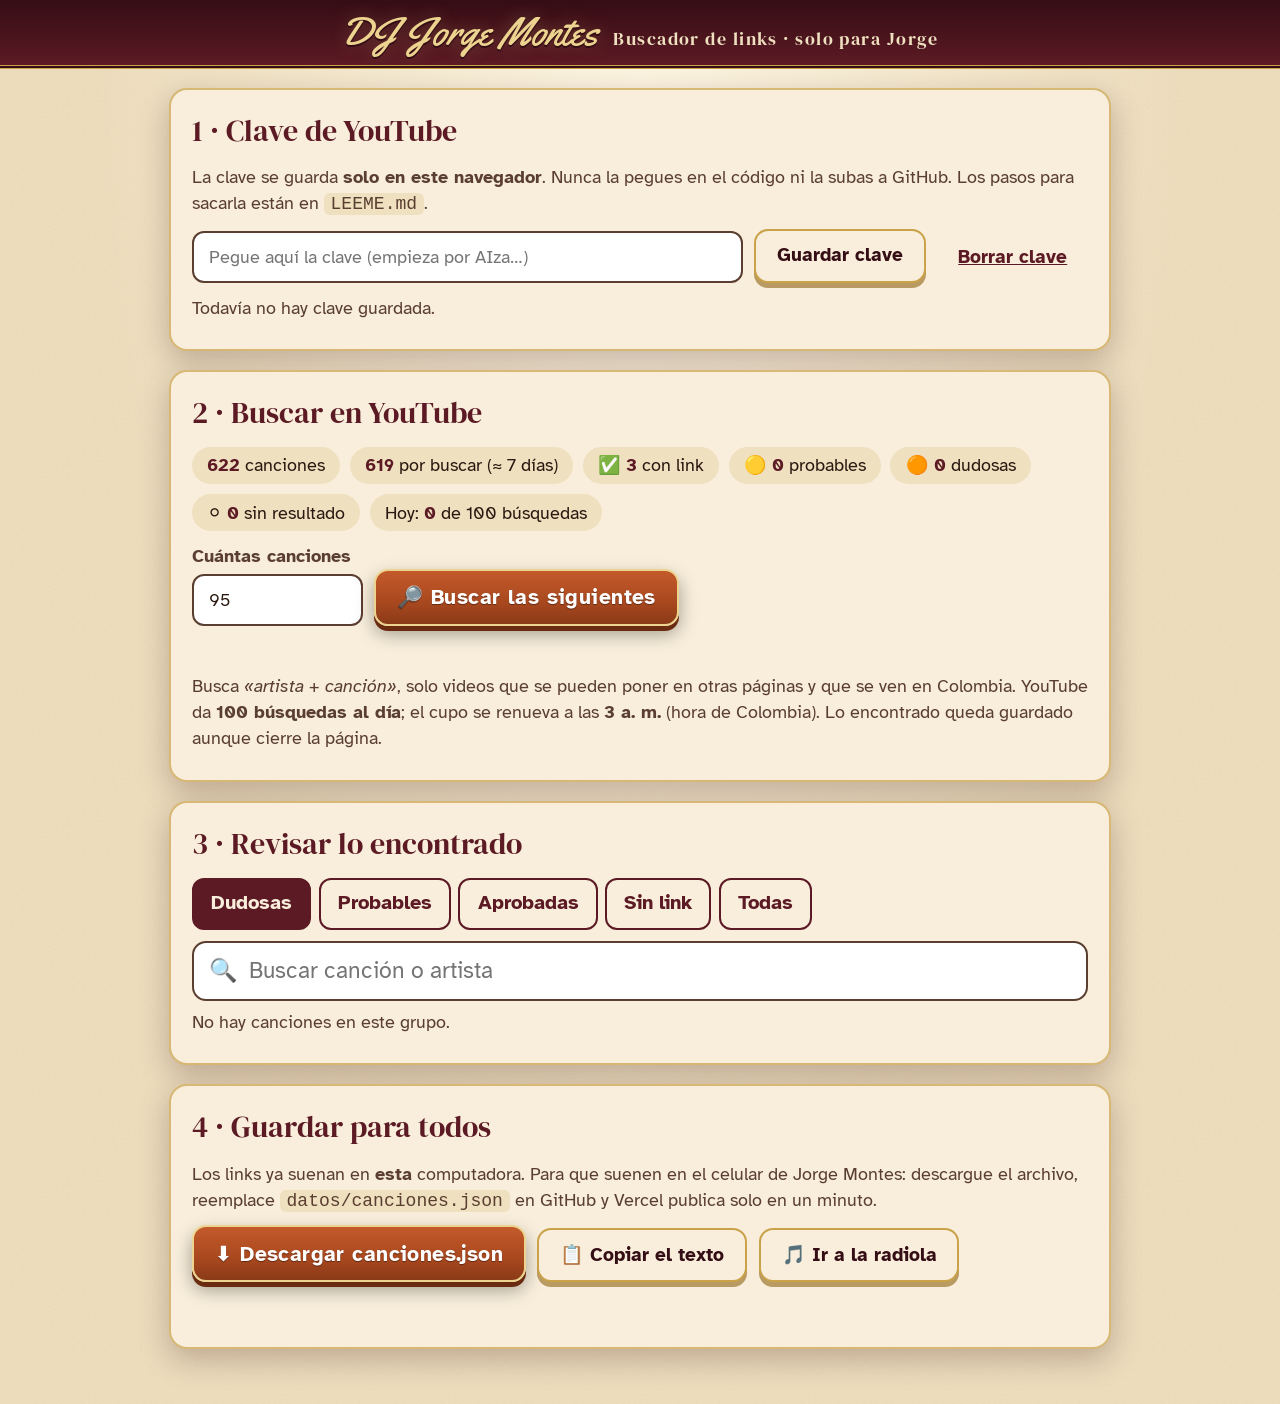
==== editor/links.html @ 21357f06 "Comit 1" ====
<!DOCTYPE html>
<html lang="es">
<head>
  <meta charset="utf-8">
  <meta name="viewport" content="width=device-width, initial-scale=1">
  <meta name="robots" content="noindex, nofollow">
  <title>Buscador de links · DJ Jorge Montes</title>
  <link rel="icon" href="../img/vinilo.svg" type="image/svg+xml">
  <link rel="preconnect" href="https://fonts.googleapis.com">
  <link rel="preconnect" href="https://fonts.gstatic.com" crossorigin>
  <link href="https://fonts.googleapis.com/css2?family=Atkinson+Hyperlegible:wght@400;700&family=DM+Serif+Display&family=Yellowtail&display=swap" rel="stylesheet">
  <link rel="stylesheet" href="../css/estilos.css">
  <link rel="stylesheet" href="links.css">
</head>
<body class="taller">
  <header class="cabecera">
    <div class="cabecera__marca">
      <span class="logo">DJ Jorge Montes</span>
      <span class="cabecera__sub">Buscador de links · solo para Jorge</span>
    </div>
  </header>

  <main class="taller__main">
    <!-- 1. Clave -->
    <section class="tarjeta" aria-labelledby="t-clave">
      <h2 id="t-clave" class="titulo-seccion">1 · Clave de YouTube</h2>
      <p class="ayuda">La clave se guarda <strong>solo en este navegador</strong>. Nunca la pegues en el código ni la subas a GitHub.
        Los pasos para sacarla están en <code>LEEME.md</code>.</p>
      <form id="form-clave" class="fila">
        <label class="campo">
          <span class="sr">Clave de la API de YouTube</span>
          <input id="clave" type="password" autocomplete="off" spellcheck="false" placeholder="Pegue aquí la clave (empieza por AIza…)">
        </label>
        <button class="boton boton--crema" type="submit">Guardar clave</button>
        <button class="boton boton--enlace-oscuro" type="button" id="btn-olvidar">Borrar clave</button>
      </form>
      <p id="estado-clave" class="ayuda"></p>
    </section>

    <!-- 2. Buscar -->
    <section class="tarjeta" aria-labelledby="t-buscar">
      <h2 id="t-buscar" class="titulo-seccion">2 · Buscar en YouTube</h2>
      <div class="resumen" id="resumen" aria-live="polite"></div>
      <div class="fila">
        <label class="campo campo--corto">Cuántas canciones
          <input id="cuantas" type="number" min="1" max="100" value="95">
        </label>
        <button id="btn-buscar" class="boton boton--sorpresa">🔎 Buscar las siguientes</button>
        <button id="btn-parar" class="boton boton--crema" hidden>⏸ Parar</button>
      </div>
      <progress id="progreso" max="100" value="0" hidden></progress>
      <p id="mensaje" class="mensaje" role="status" aria-live="polite"></p>
      <p class="ayuda">Busca <em>«artista + canción»</em>, solo videos que se pueden poner en otras páginas y que se ven en Colombia.
        YouTube da <strong>100 búsquedas al día</strong>; el cupo se renueva a las <strong>3 a. m.</strong> (hora de Colombia).
        Lo encontrado queda guardado aunque cierre la página.</p>
    </section>

    <!-- 3. Revisar -->
    <section class="tarjeta" aria-labelledby="t-revisar">
      <h2 id="t-revisar" class="titulo-seccion">3 · Revisar lo encontrado</h2>
      <div class="filtros" role="group" aria-label="Mostrar">
        <button class="decada" data-ver="dudosa" aria-pressed="true">Dudosas</button>
        <button class="decada" data-ver="probable" aria-pressed="false">Probables</button>
        <button class="decada" data-ver="ok" aria-pressed="false">Aprobadas</button>
        <button class="decada" data-ver="ninguna" aria-pressed="false">Sin link</button>
        <button class="decada" data-ver="todas" aria-pressed="false">Todas</button>
      </div>
      <label class="buscador buscador--taller">
        <span aria-hidden="true">🔍</span>
        <input id="filtro-texto" type="search" placeholder="Buscar canción o artista">
      </label>
      <p id="conteo-revision" class="conteo"></p>
      <ol id="revision" class="revision"></ol>
    </section>

    <!-- 4. Guardar -->
    <section class="tarjeta" aria-labelledby="t-guardar">
      <h2 id="t-guardar" class="titulo-seccion">4 · Guardar para todos</h2>
      <p class="ayuda">Los links ya suenan en <strong>esta</strong> computadora. Para que suenen en el celular de Jorge Montes:
        descargue el archivo, reemplace <code>datos/canciones.json</code> en GitHub y Vercel publica solo en un minuto.</p>
      <div class="fila">
        <button id="btn-descargar" class="boton boton--sorpresa">⬇ Descargar canciones.json</button>
        <button id="btn-copiar" class="boton boton--crema">📋 Copiar el texto</button>
        <a class="boton boton--crema" href="../">🎵 Ir a la radiola</a>
      </div>
      <p id="mensaje-guardar" class="mensaje" role="status" aria-live="polite"></p>
    </section>
  </main>

  <!-- Vista previa del video -->
  <dialog id="previa" class="previa" aria-labelledby="previa-titulo">
    <h2 id="previa-titulo" class="titulo-seccion">Escuchar</h2>
    <div class="previa__video"><iframe id="previa-iframe" title="Vista previa del video" allow="autoplay; encrypted-media" allowfullscreen></iframe></div>
    <form method="dialog"><button class="boton boton--crema">Cerrar</button></form>
  </dialog>

  <script type="module" src="links.js"></script>
</body>
</html>
---- css/estilos.css ----
/* ═══════════════════════════════════════════════════════════
   DJ Jorge Montes · Estilo "radiola de los 70"
   Colores cálidos, letra grande, botones grandes, contraste alto.
   ═══════════════════════════════════════════════════════════ */

:root {
  --vino: #5c1a24;
  --vino-oscuro: #350d14;
  --vino-medio: #7a2531;
  --dorado: #c9a24a;
  --dorado-claro: #ecd38f;
  --crema: #f8eedb;
  --papel: #efe0c0;
  --naranja: #a8481f;      /* naranja quemado (texto blanco encima: 5,6:1) */
  --tinta: #2b1810;        /* texto principal sobre crema (15:1) */
  --tinta-suave: #5a3e30;  /* texto secundario sobre crema (8:1) */

  --letra: 'Atkinson Hyperlegible', system-ui, sans-serif; /* hecha para baja visión */
  --letra-titulo: 'DM Serif Display', Georgia, serif;
  --letra-logo: 'Yellowtail', 'Brush Script MT', cursive;

  --radio: 18px;
  --sombra: 0 10px 30px rgb(53 13 20 / .25);
  --dur: .35s;
  --barra-pulgar: 96px;
}

*, *::before, *::after { box-sizing: border-box; }
[hidden] { display: none !important; }

html { font-size: 112.5%; } /* 18 px de base: más grande que lo normal (16) */
@media (min-width: 768px) { html { font-size: 118.75%; } } /* 19 px */

body {
  margin: 0;
  font-family: var(--letra);
  color: var(--tinta);
  line-height: 1.45;
  background-color: var(--papel);
  /* Textura de papel: ruido muy suave dibujado con SVG, sin imágenes externas */
  background-image:
    radial-gradient(ellipse at top, rgb(255 248 230 / .9), transparent 60%),
    url("data:image/svg+xml,%3Csvg xmlns='http://www.w3.org/2000/svg' width='180' height='180'%3E%3Cfilter id='n'%3E%3CfeTurbulence type='fractalNoise' baseFrequency='.85' numOctaves='3' stitchTiles='stitch'/%3E%3CfeColorMatrix values='0 0 0 0 .35 0 0 0 0 .22 0 0 0 0 .1 0 0 0 .09 0'/%3E%3C/filter%3E%3Crect width='100%25' height='100%25' filter='url(%23n)'/%3E%3C/svg%3E");
  padding-bottom: calc(var(--barra-pulgar) + env(safe-area-inset-bottom));
}

button { font: inherit; color: inherit; cursor: pointer; }
.sr { position: absolute; width: 1px; height: 1px; overflow: hidden; clip: rect(0 0 0 0); white-space: nowrap; }

:focus-visible { outline: 4px solid var(--naranja); outline-offset: 3px; border-radius: 10px; }

/* ─────────── Cabecera ─────────── */
.cabecera {
  background: linear-gradient(180deg, var(--vino-oscuro), var(--vino));
  border-bottom: 4px double var(--dorado);
  color: var(--crema);
  padding: .5rem 1rem .6rem;
  text-align: center;
}
.cabecera__marca { display: flex; align-items: baseline; justify-content: center; gap: .8rem; flex-wrap: wrap; }
.logo {
  font-family: var(--letra-logo);
  font-size: 2.1rem;
  line-height: 1.1;
  color: var(--dorado-claro);
  text-shadow: 0 2px 0 var(--vino-oscuro), 0 0 18px rgb(236 211 143 / .25);
  margin: 0;
  font-weight: 400;
}
.cabecera__sub { font-family: var(--letra-titulo); letter-spacing: .08em; font-size: .95rem; color: var(--papel); }
.aviso-vista-previa {
  margin: .5rem auto 0; max-width: 46rem; font-size: .9rem;
  background: var(--dorado-claro); color: var(--tinta); border-radius: 10px; padding: .4rem .8rem;
}

/* ─────────── Distribución (celular primero) ─────────── */
.radiola {
  display: grid;
  gap: 1rem;
  padding: 1rem;
  max-width: 1500px;
  margin: 0 auto;
  grid-template-columns: minmax(0, 1fr);
  grid-template-areas: "tocadiscos" "cancionero" "cola";
}
.tocadiscos { grid-area: tocadiscos; }
.cancionero { grid-area: cancionero; }
.cola { grid-area: cola; }

/* Tablet: reproductor a la izquierda (fijo), lista a la derecha */
@media (min-width: 768px) {
  body { padding-bottom: 1rem; }
  .barra-pulgar { display: none !important; }
  .radiola {
    grid-template-columns: minmax(0, 1fr) minmax(0, 1fr);
    grid-template-areas: "tocadiscos cancionero" "cola cancionero";
    align-items: start;
  }
  .tocadiscos { position: sticky; top: 1rem; }
}

/* Computador: lista | reproductor | cola */
@media (min-width: 1200px) {
  .radiola {
    grid-template-columns: minmax(300px, 1fr) minmax(0, 1.5fr) minmax(240px, .8fr);
    grid-template-areas: "cancionero tocadiscos cola";
  }
  .cola { position: sticky; top: 1rem; }
}

/* ─────────── Tocadiscos (el mueble) ─────────── */
.tocadiscos {
  background:
    linear-gradient(160deg, rgb(255 255 255 / .06), transparent 40%),
    linear-gradient(180deg, var(--vino-medio), var(--vino) 30%, var(--vino-oscuro));
  color: var(--crema);
  border-radius: var(--radio);
  border: 3px solid var(--dorado);
  box-shadow: var(--sombra), inset 0 0 0 6px var(--vino-oscuro), inset 0 0 0 8px rgb(201 162 74 / .45);
  padding: 1.1rem 1rem 1.2rem;
  display: grid;
  gap: .9rem;
}

.escenario {
  display: flex;
  align-items: center;
  justify-content: center;
  gap: 1rem;
  border-radius: 14px;
  background: radial-gradient(ellipse at center, #2a0a10, #1b0609);
  box-shadow: inset 0 4px 18px rgb(0 0 0 / .6);
  padding: .75rem;
  min-height: 220px;
}
.escenario__disco { position: relative; flex: 0 1 300px; max-width: 300px; }
.escenario__video { position: relative; flex: 1 1 auto; }

/* Vista "video": el video ocupa todo el escenario */
.escenario[data-vista="video"] .escenario__disco { display: none; }
.escenario[data-vista="video"] .escenario__video { width: 100%; aspect-ratio: 16 / 9; }

/* Vista "solo música": el disco es el protagonista y el video queda
   pequeño, pero NUNCA menos de 200×200 (regla de YouTube). */
.escenario[data-vista="musica"] .escenario__video { flex: 0 0 200px; width: 200px; height: 200px; }
.escenario[data-vista="musica"] .escenario__disco { flex: 1 1 120px; min-width: 110px; }

#yt, .escenario__video iframe { width: 100%; height: 100%; border: 0; border-radius: 10px; display: block; background: #000; }
.video-falso {
  width: 100%; height: 100%; display: grid; place-content: center; text-align: center;
  background: repeating-linear-gradient(45deg, #241015 0 12px, #2c1319 12px 24px); border-radius: 10px;
  color: var(--papel); font-size: 2rem;
}
.video-falso small { font-size: .8rem; }
.pista-iphone {
  position: absolute; left: 50%; bottom: .6rem; transform: translateX(-50%);
  margin: 0; background: var(--dorado-claro); color: var(--tinta); padding: .35rem .8rem; border-radius: 99px;
  font-size: .9rem; white-space: nowrap; pointer-events: none;
}

/* ─────────── El disco de vinilo ─────────── */
.disco {
  position: relative;
  aspect-ratio: 1;
  width: 100%;
  border-radius: 50%;
  background:
    radial-gradient(circle, transparent 33%, rgb(255 255 255 / .05) 33.5%, transparent 34.5%),
    repeating-radial-gradient(circle, #121212 0 1.5px, #1d1d1d 1.5px 3px);
  box-shadow: 0 8px 22px rgb(0 0 0 / .55), inset 0 0 0 3px #0b0b0b;
  animation: girar 3.6s linear infinite;
  animation-play-state: paused;
}
/* Brillo: no gira (como la luz real sobre un disco) */
.escenario__disco::after, .mini-disco::after, .disco--bienvenida::after {
  content: ""; position: absolute; inset: 0; border-radius: 50%; pointer-events: none;
  background: conic-gradient(from 20deg, transparent 0 8%, rgb(255 255 255 / .16) 12%, transparent 18% 50%, rgb(255 255 255 / .12) 62%, transparent 68%);
}
.disco__etiqueta {
  position: absolute; inset: 32%;
  border-radius: 50%;
  background: radial-gradient(circle, var(--dorado-claro) 0 5%, var(--vino-oscuro) 5.5% 8%, var(--vino-medio) 8.5% 70%, var(--dorado) 71% 74%, var(--vino) 75%);
  display: grid; place-items: center;
}
.disco__etiqueta span {
  font-family: var(--letra-titulo); color: var(--dorado-claro);
  font-size: clamp(.8rem, 4.5vw, 1.6rem); transform: translateY(-62%);
}
.disco--girando { animation-play-state: running; }
@keyframes girar { to { transform: rotate(360deg); } }

/* Brazo del tocadiscos: se apoya sobre el disco cuando suena */
.brazo {
  position: absolute; top: -4%; right: -2%; width: 14%; height: 62%;
  transform-origin: 50% 8%; transform: rotate(-28deg);
  transition: transform 1.2s cubic-bezier(.3, .7, .3, 1);
}
.brazo::before { /* base */
  content: ""; position: absolute; top: 0; left: 50%; width: 100%; aspect-ratio: 1; transform: translateX(-50%);
  border-radius: 50%; background: radial-gradient(circle, var(--dorado-claro), var(--dorado) 60%, #8a6a24);
}
.brazo::after { /* varilla y cápsula */
  content: ""; position: absolute; top: 12%; left: calc(50% - 3px); width: 6px; height: 88%;
  background: linear-gradient(90deg, #8a6a24, var(--dorado-claro), #8a6a24); border-radius: 3px;
  box-shadow: 0 6px 0 4px var(--dorado);
}
body.sonando .brazo { transform: rotate(4deg); }

/* Mini disco junto al título (en vista video) */
.mini-disco { position: relative; width: 58px; flex: 0 0 58px; }
.escenario[data-vista="musica"] ~ .ahora .mini-disco { display: none; }

/* ─────────── Ahora suena ─────────── */
.ahora { display: flex; align-items: center; gap: .9rem; min-height: 4.5rem; }
.ahora__rotulo { margin: 0; font-size: .85rem; letter-spacing: .12em; text-transform: uppercase; color: var(--dorado-claro); }
.ahora__titulo { margin: .1rem 0 0; font-family: var(--letra-titulo); font-weight: 400; font-size: 1.7rem; line-height: 1.15; color: #fff; }
.ahora__artista { margin: .15rem 0 0; font-size: 1.1rem; color: var(--papel); }

/* ─────────── Barras (progreso y volumen) ─────────── */
.progreso { display: flex; align-items: center; gap: .6rem; }
.progreso__tiempo { font-variant-numeric: tabular-nums; min-width: 3.2em; text-align: center; font-size: .95rem; color: var(--papel); }

input[type="range"] {
  --avance: 0%;
  -webkit-appearance: none; appearance: none;
  flex: 1; height: 48px; background: transparent; margin: 0; cursor: pointer;
}
input[type="range"]::-webkit-slider-runnable-track {
  height: 12px; border-radius: 99px;
  background: linear-gradient(90deg, var(--dorado) var(--avance), rgb(248 238 219 / .25) var(--avance));
}
input[type="range"]::-moz-range-track { height: 12px; border-radius: 99px; background: rgb(248 238 219 / .25); }
input[type="range"]::-moz-range-progress { height: 12px; border-radius: 99px; background: var(--dorado); }
input[type="range"]::-webkit-slider-thumb {
  -webkit-appearance: none; width: 32px; height: 32px; margin-top: -10px; border-radius: 50%;
  background: radial-gradient(circle at 35% 35%, #fff6dc, var(--dorado-claro) 40%, var(--dorado));
  border: 3px solid var(--vino-oscuro); box-shadow: 0 2px 6px rgb(0 0 0 / .4);
}
input[type="range"]::-moz-range-thumb {
  width: 28px; height: 28px; border-radius: 50%;
  background: radial-gradient(circle at 35% 35%, #fff6dc, var(--dorado-claro) 40%, var(--dorado));
  border: 3px solid var(--vino-oscuro);
}

.volumen { display: flex; align-items: center; gap: .6rem; }
.volumen__barra { flex: 1; display: flex; align-items: center; gap: .4rem; }
.volumen__icono { font-size: 1.3rem; }

/* ─────────── Botones ─────────── */
.boton {
  border: 0; border-radius: 14px; min-height: 48px; min-width: 48px; padding: .6rem 1.1rem;
  font-weight: 700; transition: transform var(--dur), box-shadow var(--dur), background-color var(--dur);
}
.boton:active { transform: scale(.96); }

.boton--redondo {
  width: 64px; height: 64px; border-radius: 50%; padding: 0; font-size: 1.6rem;
  background: radial-gradient(circle at 35% 30%, #fff7e2, var(--crema) 45%, var(--papel));
  color: var(--vino-oscuro);
  box-shadow: 0 4px 0 #b99a62, 0 6px 14px rgb(0 0 0 / .35);
  display: inline-grid; place-items: center;
}
.boton--redondo:active { box-shadow: 0 1px 0 #b99a62, 0 2px 6px rgb(0 0 0 / .35); transform: translateY(3px); }
.boton--play { width: 84px; height: 84px; font-size: 2.1rem;
  background: radial-gradient(circle at 35% 30%, #fff2c8, var(--dorado-claro) 45%, var(--dorado)); }
.boton--chico { width: 52px; height: 52px; font-size: 1.6rem; }

.controles { display: flex; justify-content: center; align-items: center; gap: 1.4rem; }

.boton--sorpresa {
  background: linear-gradient(180deg, #c45a2a, var(--naranja) 60%, #8a3a17);
  color: #fff; font-size: 1.35rem; letter-spacing: .02em;
  border: 2px solid var(--dorado-claro);
  box-shadow: 0 5px 0 #6b2b10, 0 8px 18px rgb(0 0 0 / .35);
  text-shadow: 0 1px 1px rgb(0 0 0 / .4);
}
.boton--sorpresa:active { box-shadow: 0 1px 0 #6b2b10; transform: translateY(4px); }
.boton--grande { width: 100%; min-height: 64px; font-size: 1.5rem; }
.boton--enorme { width: 100%; min-height: 72px; font-size: 1.6rem; }
.boton--crema { background: var(--crema); color: var(--vino-oscuro); border: 2px solid var(--dorado); box-shadow: 0 5px 0 #b99a62; }
.boton--enlace { background: none; color: var(--dorado-claro); text-decoration: underline; justify-self: center; }

body.modo-sorpresa #btn-sorpresa { animation: latido 2.4s ease-in-out infinite; }
@keyframes latido { 50% { box-shadow: 0 5px 0 #6b2b10, 0 0 0 6px rgb(236 211 143 / .35), 0 8px 18px rgb(0 0 0 / .35); } }

/* Interruptor Ver video / Solo música */
.interruptor { display: grid; grid-template-columns: 1fr 1fr; background: var(--vino-oscuro); border-radius: 99px; padding: 4px; border: 2px solid rgb(201 162 74 / .6); }
.interruptor__op { border: 0; background: transparent; color: var(--papel); border-radius: 99px; min-height: 52px; font-size: 1.05rem; font-weight: 700; transition: background-color var(--dur), color var(--dur); }
.interruptor__op[aria-pressed="true"] { background: var(--crema); color: var(--vino-oscuro); }

/* ─────────── Cancionero ─────────── */
.cancionero, .cola {
  background: var(--crema);
  border-radius: var(--radio);
  border: 2px solid rgb(201 162 74 / .7);
  box-shadow: var(--sombra);
  padding: 1rem;
}
.titulo-seccion { font-family: var(--letra-titulo); font-weight: 400; font-size: 1.6rem; color: var(--vino); margin: 0 0 .6rem; }

.buscador {
  display: flex; align-items: center; gap: .5rem; background: #fff; border: 2px solid var(--tinta-suave);
  border-radius: 14px; padding: 0 .8rem; font-size: 1.2rem;
}
.buscador:focus-within { outline: 4px solid var(--naranja); outline-offset: 2px; }
.buscador input { flex: 1; border: 0; background: transparent; font: inherit; color: var(--tinta); min-height: 56px; outline: none; min-width: 0; }

.decadas { display: grid; grid-template-columns: repeat(5, 1fr); gap: .4rem; margin: .8rem 0; }
.idiomas { display: grid; grid-template-columns: .8fr 1fr 1fr; gap: .4rem; margin-top: .8rem; }
.idiomas + .decadas[hidden] + .letras { margin-top: .8rem; }
.decada, .idioma {
  min-height: 52px; border-radius: 12px; border: 2px solid var(--vino); background: transparent;
  color: var(--vino); font-weight: 700; font-size: 1.05rem; padding: 0;
}
.idioma { font-size: 1rem; padding: 0 .3rem; }
.decada[aria-pressed="true"], .idioma[aria-pressed="true"] { background: var(--vino); color: var(--crema); }

/* Índice de letras: en celular, una fila que se desliza de lado */
.letras {
  display: flex; gap: .3rem; overflow-x: auto; padding: .2rem .1rem .5rem; margin: 0 -.2rem;
  position: sticky; top: 0; z-index: 2; background: var(--crema);
  scrollbar-width: thin;
}
.letras button {
  flex: 0 0 48px; height: 48px; border-radius: 10px; border: 0; background: var(--papel);
  font-family: var(--letra-titulo); font-size: 1.25rem; color: var(--vino);
}
.letras button:disabled { opacity: .3; cursor: default; }
@media (min-width: 1200px) {
  .letras { flex-wrap: wrap; overflow: visible; position: static; }
  .letras button { flex-basis: 44px; height: 48px; }
}

.conteo { margin: .3rem 0 .5rem; color: var(--tinta-suave); font-size: .95rem; }

.lista { list-style: none; margin: 0; padding: 0; }
@media (min-width: 768px) {
  .lista { max-height: calc(100vh - 22rem); overflow-y: auto; padding-right: .3rem; scrollbar-width: thin; }
}
.lista__letra {
  font-family: var(--letra-titulo); color: var(--naranja); font-size: 1.5rem;
  border-bottom: 2px solid var(--dorado); margin: .8rem 0 .2rem; padding-left: .3rem;
}
.lista [data-letra-inicio] { scroll-margin-top: 4.5rem; }
.cancion {
  display: flex; align-items: center; gap: .4rem;
  border-bottom: 1px dashed rgb(90 62 48 / .3);
}
.cancion__boton {
  flex: 1; text-align: left; border: 0; background: transparent; padding: .7rem .5rem; min-height: 64px;
  display: grid; gap: .1rem; border-radius: 12px; transition: background-color var(--dur);
}
.cancion__boton:hover { background: rgb(201 162 74 / .18); }
.cancion__titulo { font-weight: 700; font-size: 1.15rem; color: var(--tinta); }
.cancion__detalle { font-size: 1rem; color: var(--tinta-suave); }
.cancion--actual .cancion__boton { background: var(--vino); }
.cancion--actual .cancion__titulo { color: #fff; }
.cancion--actual .cancion__detalle { color: var(--dorado-claro); }
.cancion--actual .cancion__titulo::before { content: "♪ "; color: var(--dorado-claro); }
.cancion--apagada .cancion__boton { opacity: .55; cursor: not-allowed; }

.sello { font-size: .8rem; background: var(--papel); color: var(--tinta-suave); border-radius: 99px; padding: .15rem .55rem; white-space: nowrap; }
.sello--falla { background: #fde2d6; color: #7a2a0c; }
.sello--verificar { background: transparent; color: var(--tinta-suave); border: 1px solid currentColor; }

.pie-lista { margin: .8rem 0 0; font-size: .9rem; color: var(--tinta-suave); }
.pie-lista input { width: 22px; height: 22px; vertical-align: middle; }

/* ─────────── Cola ─────────── */
.cola__lista { list-style: none; margin: 0; padding: 0; display: grid; gap: .5rem; }
.cola__lista li { display: flex; gap: .7rem; align-items: center; padding: .5rem; border-radius: 12px; background: rgb(239 224 192 / .6); }
.cola__lista strong { display: block; font-size: 1.05rem; }
.cola__lista small { color: var(--tinta-suave); font-size: .95rem; }
.cola__num {
  flex: 0 0 2.2rem; height: 2.2rem; border-radius: 50%; display: grid; place-items: center;
  background: var(--vino); color: var(--dorado-claro); font-family: var(--letra-titulo); font-size: 1.1rem;
}
.cola__vacia { color: var(--tinta-suave); }

/* ─────────── Barra del pulgar (solo celular) ─────────── */
.barra-pulgar {
  position: fixed; left: 0; right: 0; bottom: 0; z-index: 20;
  display: flex; justify-content: space-around; align-items: center;
  height: calc(var(--barra-pulgar) + env(safe-area-inset-bottom));
  padding: 0 .8rem env(safe-area-inset-bottom);
  background: linear-gradient(180deg, var(--vino), var(--vino-oscuro));
  border-top: 3px double var(--dorado);
  box-shadow: 0 -6px 20px rgb(0 0 0 / .3);
}
.barra-pulgar .boton--sorpresa { width: 76px; height: 64px; border-radius: 18px; font-size: 1.9rem; padding: 0; }
@media (max-width: 767px) {
  .tocadiscos .controles { display: none; } /* en celular están en la barra de abajo */
  .ahora__titulo { font-size: 1.45rem; }
  .escenario { min-height: 0; }
}

/* ─────────── Avisos ─────────── */
.aviso {
  position: fixed; left: 50%; bottom: calc(var(--barra-pulgar) + 1rem + env(safe-area-inset-bottom)); z-index: 30;
  transform: translate(-50%, 1rem); opacity: 0; pointer-events: none;
  background: var(--tinta); color: var(--crema); padding: .8rem 1.2rem; border-radius: 14px;
  border: 2px solid var(--dorado); font-size: 1.05rem; width: max-content; max-width: min(92vw, 34rem); text-align: center;
  transition: opacity var(--dur), transform var(--dur);
}
.aviso--visible { opacity: 1; transform: translate(-50%, 0); }
@media (min-width: 768px) { .aviso { bottom: auto; top: 1.2rem; transform: translate(-50%, -1rem); } .aviso--visible { transform: translate(-50%, 0); } }

/* ─────────── Bienvenida ─────────── */
.bienvenida {
  position: fixed; inset: 0; z-index: 50; display: grid; place-items: center; padding: 1.2rem;
  background: radial-gradient(ellipse at top, var(--vino-medio), var(--vino-oscuro) 70%);
  transition: opacity .6s, visibility .6s;
}
.bienvenida--cerrada { opacity: 0; visibility: hidden; }
.bienvenida__tarjeta { width: min(100%, 26rem); display: grid; gap: 1rem; text-align: center; justify-items: center; }
.bienvenida .logo { font-size: 3rem; }
.bienvenida__sub { margin: -.6rem 0 .4rem; color: var(--papel); font-family: var(--letra-titulo); letter-spacing: .06em; font-size: 1.1rem; }
.bienvenida__ayuda { color: var(--papel); margin: 0; font-size: 1rem; }
.disco--bienvenida { width: min(55vw, 220px); animation-play-state: running; animation-duration: 6s; }
.disco--bienvenida .disco__etiqueta span { font-size: 1.6rem; }

/* ─────────── Movimiento reducido ─────────── */
@media (prefers-reduced-motion: reduce) {
  *, *::before, *::after { animation: none !important; transition-duration: .01ms !important; scroll-behavior: auto !important; }
}

/* ─────────── Ajustes tras probar a 360 / 768 / 1280 px ─────────── */
.tocadiscos > *, .escenario > * { min-width: 0; }

@media (max-width: 767px) {
  .radiola { padding: .6rem; gap: .8rem; }
  .tocadiscos { padding: .8rem .7rem 1rem; }
  .escenario { padding: .5rem; gap: .5rem; }
  /* Solo música en celular: el video queda en 200×200 (mínimo de YouTube) y el disco toma el resto */
  .escenario[data-vista="musica"] .escenario__disco { flex: 1 1 0; min-width: 0; }
  .progreso { gap: .3rem; }
  .progreso__tiempo { min-width: 2.6em; font-size: .85rem; }
}

/* Tablet y computador: el video no crece de más, para que "Sorpréndeme" se vea sin bajar */
@media (min-width: 768px) {
  .tocadiscos { gap: .75rem; }
  .escenario[data-vista="video"] .escenario__video { flex: 0 1 400px; width: min(100%, 400px); }
}
---- editor/links.css ----
/* Estilos extra del Buscador de links (reusa los colores de la radiola). */
body.taller { padding-bottom: 2rem; }
.taller__main { max-width: 980px; margin: 0 auto; padding: 1rem; display: grid; gap: 1rem; }
.tarjeta {
  background: var(--crema); border: 2px solid rgb(201 162 74 / .7); border-radius: var(--radio);
  box-shadow: var(--sombra); padding: 1rem 1.1rem;
}
.ayuda { color: var(--tinta-suave); font-size: .95rem; margin: .5rem 0; }
.ayuda code, .tarjeta code { background: var(--papel); padding: .05rem .35rem; border-radius: 6px; }
.fila { display: flex; flex-wrap: wrap; gap: .6rem; align-items: end; margin: .6rem 0; }
.campo { flex: 1 1 260px; display: grid; gap: .25rem; font-weight: 700; color: var(--tinta-suave); font-size: .95rem; }
.campo--corto { flex: 0 0 9rem; }
.campo input {
  font: inherit; font-weight: 400; color: var(--tinta); min-height: 52px; padding: 0 .8rem;
  border: 2px solid var(--tinta-suave); border-radius: 12px; background: #fff;
}
.boton--enlace-oscuro { background: none; color: var(--vino); text-decoration: underline; }
a.boton { display: inline-flex; align-items: center; text-decoration: none; }
.tarjeta .boton--sorpresa { font-size: 1.1rem; }

.resumen { display: flex; flex-wrap: wrap; gap: .5rem; }
.resumen span { background: var(--papel); border-radius: 99px; padding: .3rem .8rem; font-size: .95rem; }
.resumen strong { color: var(--vino); }
progress { width: 100%; height: 18px; accent-color: var(--naranja); }
.mensaje { font-weight: 700; color: var(--vino); min-height: 1.4em; margin: .4rem 0; }
.mensaje--error { color: #8a2a0c; }

.filtros { display: flex; flex-wrap: wrap; gap: .4rem; margin-bottom: .6rem; }
.filtros .decada { padding: 0 .9rem; }
.buscador--taller { margin-bottom: .4rem; }

.revision { list-style: none; margin: 0; padding: 0; display: grid; gap: .7rem; }
.fila-rev {
  display: grid; grid-template-columns: 1fr; gap: .6rem; padding: .8rem; border-radius: 14px;
  background: #fffaf0; border: 1px solid rgb(90 62 48 / .2);
}
.fila-rev[data-estado="ok"] { border-left: 6px solid #3c7a3c; }
.fila-rev[data-estado="probable"] { border-left: 6px solid var(--dorado); }
.fila-rev[data-estado="dudosa"] { border-left: 6px solid var(--naranja); }
.fila-rev[data-estado="ninguna"] { border-left: 6px solid #999; }
.fila-rev__cancion strong { font-size: 1.1rem; }
.fila-rev__cancion small { display: block; color: var(--tinta-suave); }
.candidata { display: grid; grid-template-columns: 120px 1fr; gap: .7rem; align-items: center; }
.candidata img { width: 120px; aspect-ratio: 16 / 9; object-fit: cover; border-radius: 8px; background: #222; }
.candidata__titulo { font-weight: 700; line-height: 1.25; }
.candidata__info { font-size: .9rem; color: var(--tinta-suave); }
.marcas { display: flex; gap: .3rem; flex-wrap: wrap; margin-top: .2rem; }
.marca { font-size: .8rem; border-radius: 99px; padding: .05rem .5rem; background: var(--papel); }
.marca--mala { background: #fde2d6; color: #7a2a0c; }
.acciones { display: flex; flex-wrap: wrap; gap: .4rem; }
.acciones .boton { min-height: 48px; padding: .4rem .8rem; font-size: .95rem; }
.boton--ok { background: #3c7a3c; color: #fff; }
.manual { display: flex; gap: .4rem; flex-wrap: wrap; }
.manual input { flex: 1 1 200px; min-width: 0; width: 100%; font: inherit; min-height: 48px; padding: 0 .7rem; border: 2px solid var(--tinta-suave); border-radius: 10px; }
@media (min-width: 760px) {
  .fila-rev { grid-template-columns: 220px 1fr; }
  .fila-rev .acciones, .fila-rev .manual { grid-column: 2; }
}

.previa { border: 3px solid var(--dorado); border-radius: var(--radio); background: var(--crema); width: min(94vw, 720px); padding: 1rem; }
.previa::backdrop { background: rgb(53 13 20 / .7); }
.previa__video { aspect-ratio: 16 / 9; margin-bottom: .8rem; }
.previa__video iframe { width: 100%; height: 100%; border: 0; border-radius: 10px; }
.taller__main > *, .campo, .campo input, .fila-rev > * { min-width: 0; }
.campo input { width: 100%; }
.candidata__titulo { overflow-wrap: anywhere; }
@media (max-width: 480px) { .candidata { grid-template-columns: 96px 1fr; } .candidata img { width: 96px; } }
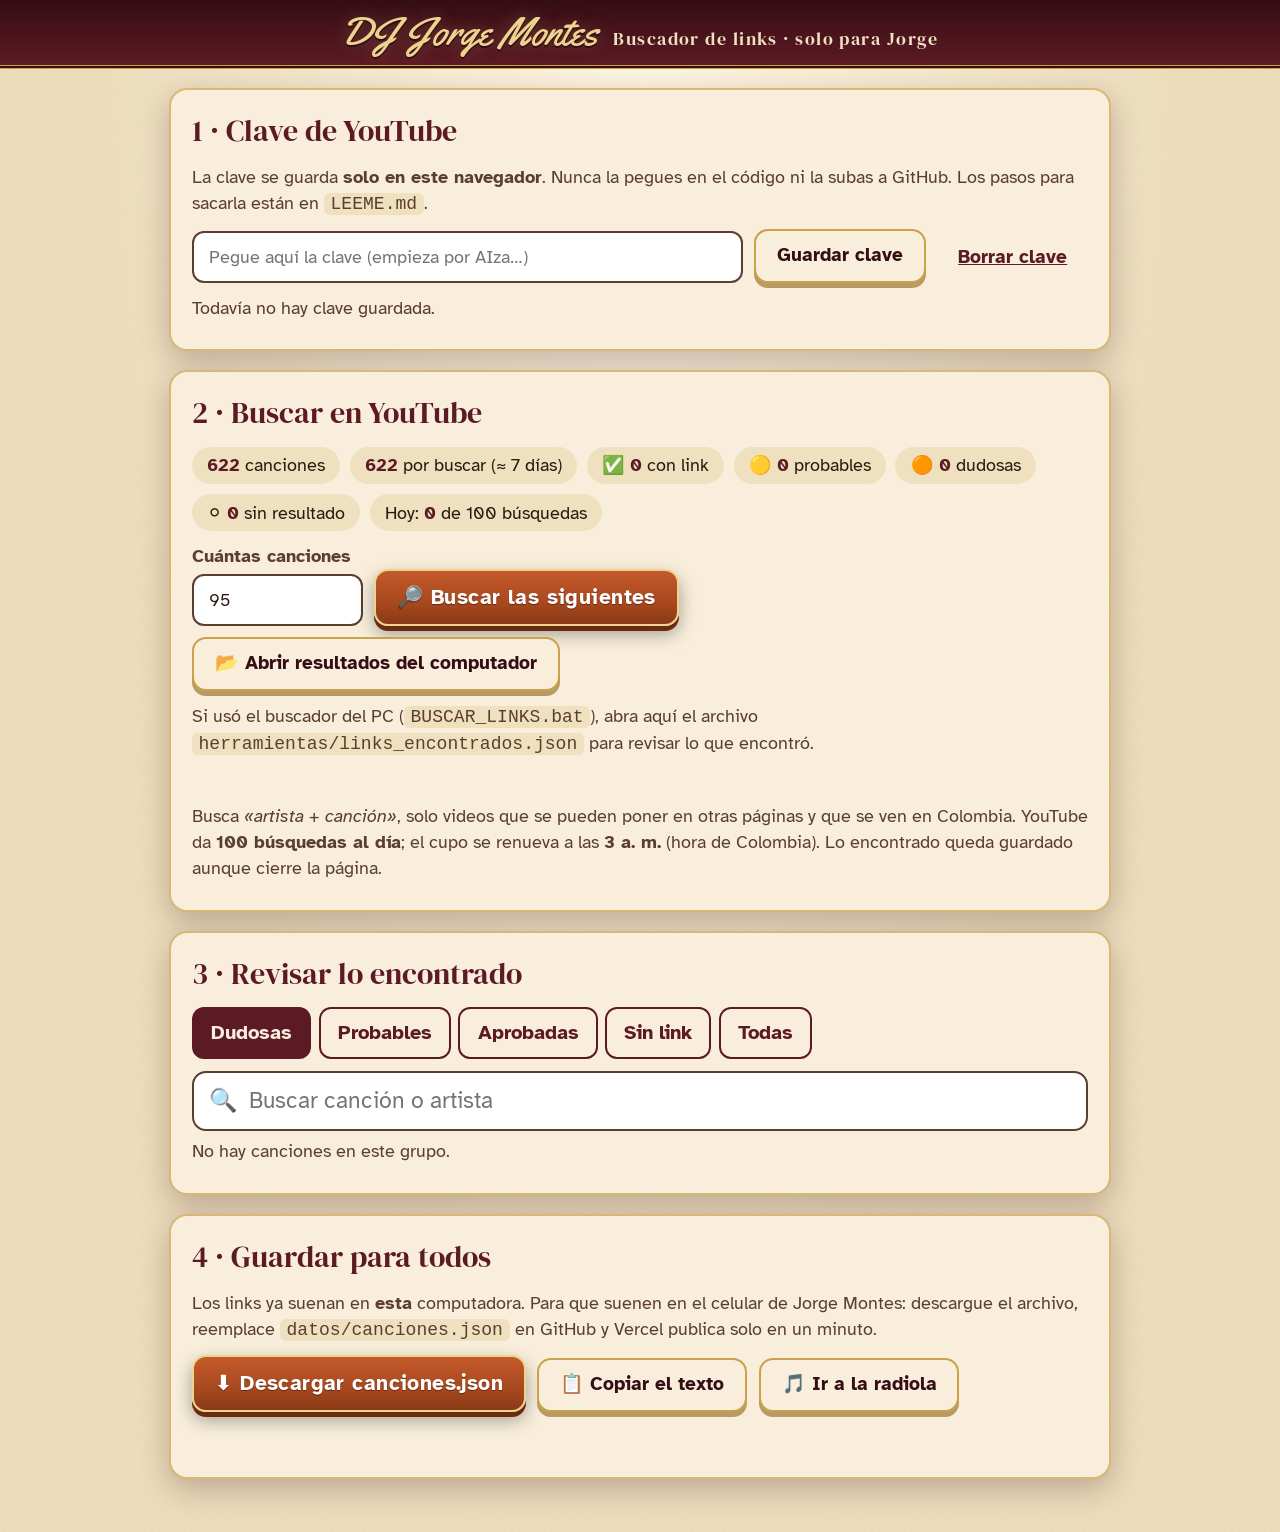
==== commit 1af7cf9e: "1..2" ====
--- a/editor/links.html
+++ b/editor/links.html
@@ -48,6 +48,12 @@
         <button id="btn-buscar" class="boton boton--sorpresa">🔎 Buscar las siguientes</button>
         <button id="btn-parar" class="boton boton--crema" hidden>⏸ Parar</button>
       </div>
+      <div class="fila">
+        <label class="boton boton--crema" for="archivo-pc">📂 Abrir resultados del computador</label>
+        <input id="archivo-pc" type="file" accept=".json,application/json" class="sr">
+      </div>
+      <p class="ayuda">Si usó el buscador del PC (<code>BUSCAR_LINKS.bat</code>), abra aquí el archivo
+        <code>herramientas/links_encontrados.json</code> para revisar lo que encontró.</p>
       <progress id="progreso" max="100" value="0" hidden></progress>
       <p id="mensaje" class="mensaje" role="status" aria-live="polite"></p>
       <p class="ayuda">Busca <em>«artista + canción»</em>, solo videos que se pueden poner en otras páginas y que se ven en Colombia.
--- a/css/estilos.css
+++ b/css/estilos.css
@@ -153,9 +153,10 @@
 }
 .video-falso small { font-size: .8rem; }
 .pista-iphone {
-  position: absolute; left: 50%; bottom: .6rem; transform: translateX(-50%);
-  margin: 0; background: var(--dorado-claro); color: var(--tinta); padding: .35rem .8rem; border-radius: 99px;
-  font-size: .9rem; white-space: nowrap; pointer-events: none;
+  justify-self: center; grid-column: 1 / -1;
+  margin: -.3rem 0 0; background: var(--dorado-claro); color: var(--tinta); padding: .35rem .8rem; border-radius: 99px;
+  font-size: 1rem; font-weight: 700; white-space: nowrap; pointer-events: none;
+  box-shadow: 0 4px 14px rgb(0 0 0 / .4); animation: latido 1.6s ease-in-out infinite;
 }
 
 /* ─────────── El disco de vinilo ─────────── */
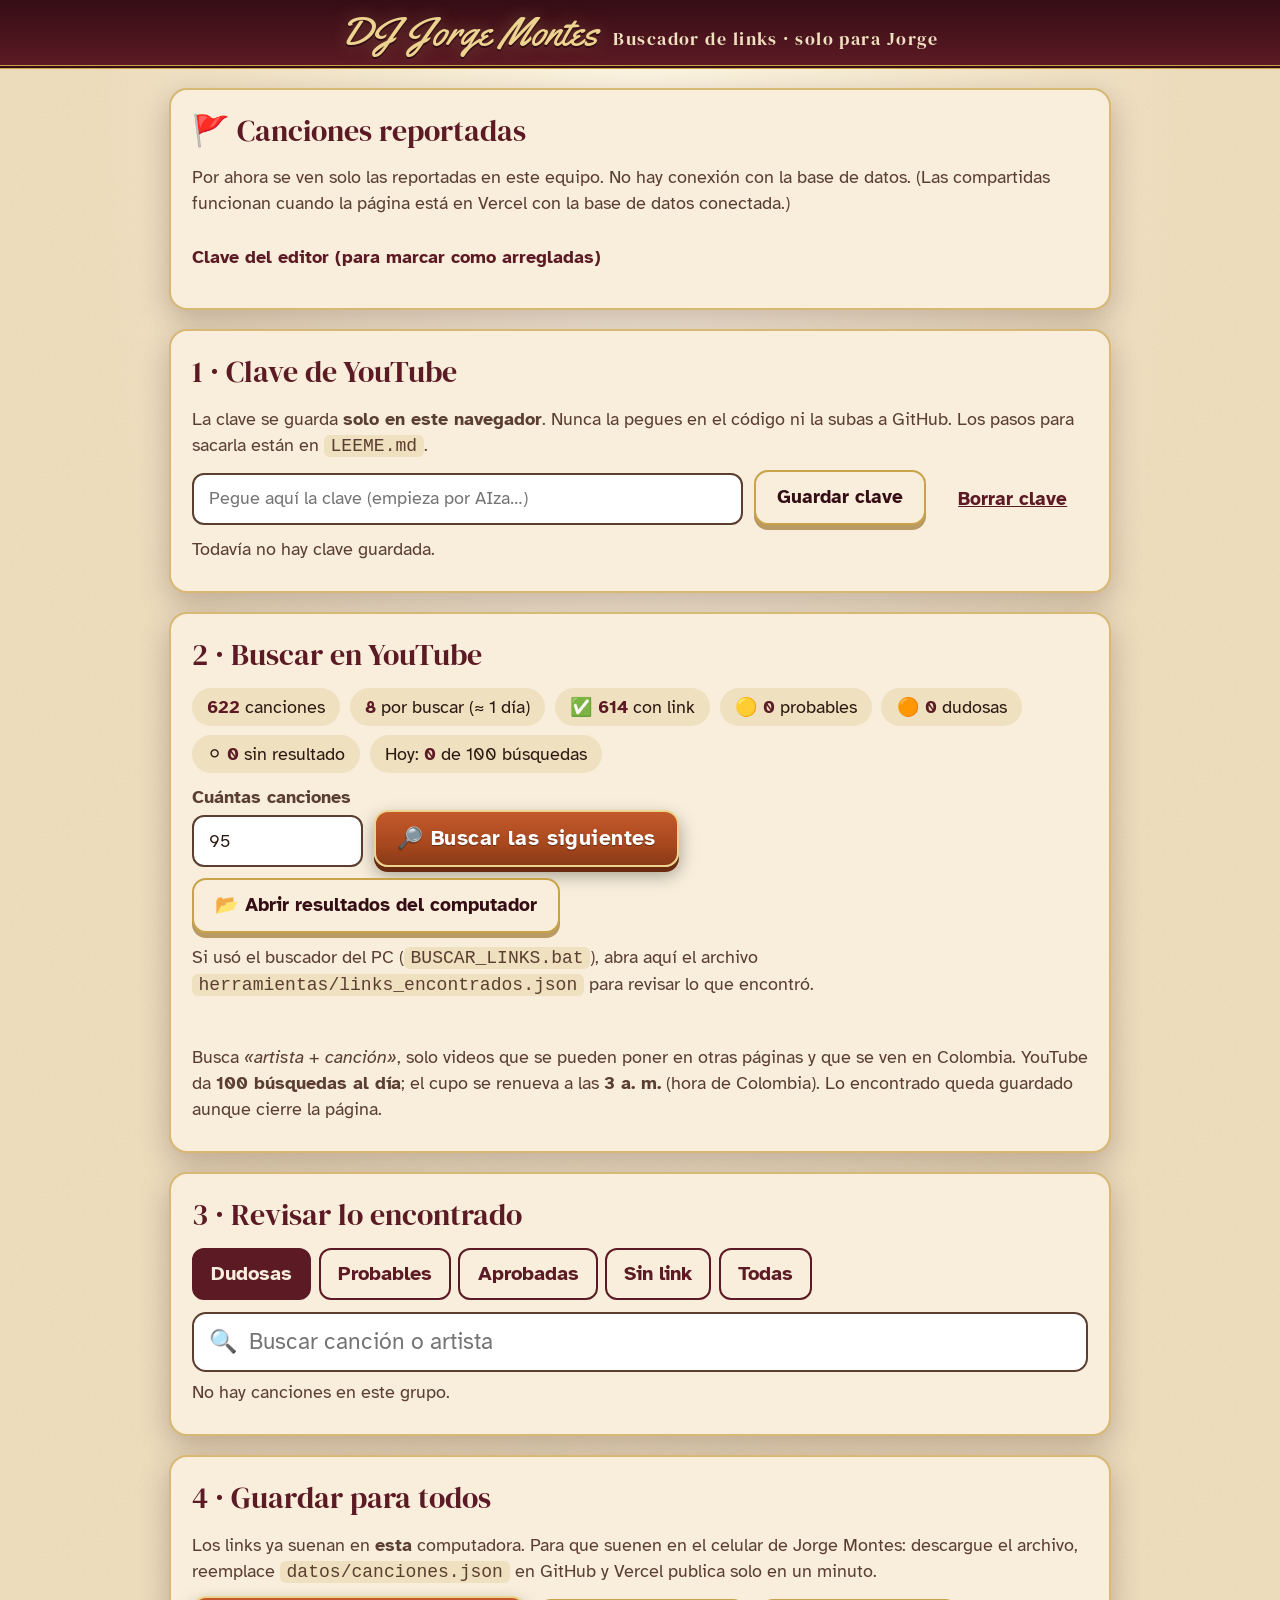
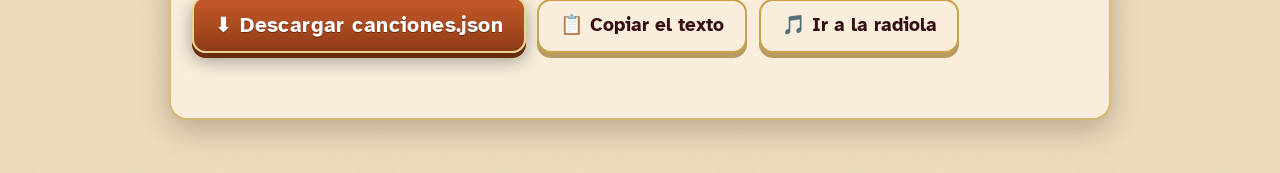
==== commit 846e3d61: "Reporte canciones" ====
--- a/editor/links.html
+++ b/editor/links.html
@@ -21,6 +21,21 @@
   </header>
 
   <main class="taller__main">
+    <!-- 0. Reportadas -->
+    <section class="tarjeta" aria-labelledby="t-marcas">
+      <h2 id="t-marcas" class="titulo-seccion">🚩 Canciones reportadas</h2>
+      <p id="marcas-estado" class="ayuda"></p>
+      <ol id="marcas" class="revision"></ol>
+      <details class="ayuda">
+        <summary>Clave del editor (para marcar como arregladas)</summary>
+        <div class="fila">
+          <label class="campo"><span class="sr">Clave del editor</span>
+            <input id="clave-editor" type="password" autocomplete="off" placeholder="La clave EDITOR_CLAVE que puso en Vercel">
+          </label>
+        </div>
+      </details>
+    </section>
+
     <!-- 1. Clave -->
     <section class="tarjeta" aria-labelledby="t-clave">
       <h2 id="t-clave" class="titulo-seccion">1 · Clave de YouTube</h2>
--- a/css/estilos.css
+++ b/css/estilos.css
@@ -91,22 +91,15 @@
 @media (min-width: 768px) {
   body { padding-bottom: 1rem; }
   .barra-pulgar { display: none !important; }
+  /* Tablet: reproductor arriba a lo ancho; cancionero y cola debajo */
   .radiola {
-    grid-template-columns: minmax(0, 1fr) minmax(0, 1fr);
-    grid-template-areas: "tocadiscos cancionero" "cola cancionero";
+    grid-template-columns: minmax(0, 1.4fr) minmax(0, 1fr);
+    grid-template-areas: "tocadiscos tocadiscos" "cancionero cola";
     align-items: start;
   }
-  .tocadiscos { position: sticky; top: 1rem; }
-}
-
-/* Computador: lista | reproductor | cola */
-@media (min-width: 1200px) {
-  .radiola {
-    grid-template-columns: minmax(300px, 1fr) minmax(0, 1.5fr) minmax(240px, .8fr);
-    grid-template-areas: "cancionero tocadiscos cola";
-  }
   .cola { position: sticky; top: 1rem; }
 }
+
 
 /* ─────────── Tocadiscos (el mueble) ─────────── */
 .tocadiscos {
@@ -327,10 +320,6 @@
   font-family: var(--letra-titulo); font-size: 1.25rem; color: var(--vino);
 }
 .letras button:disabled { opacity: .3; cursor: default; }
-@media (min-width: 1200px) {
-  .letras { flex-wrap: wrap; overflow: visible; position: static; }
-  .letras button { flex-basis: 44px; height: 48px; }
-}
 
 .conteo { margin: .3rem 0 .5rem; color: var(--tinta-suave); font-size: .95rem; }
 
@@ -441,5 +430,117 @@
 /* Tablet y computador: el video no crece de más, para que "Sorpréndeme" se vea sin bajar */
 @media (min-width: 768px) {
   .tocadiscos { gap: .75rem; }
-  .escenario[data-vista="video"] .escenario__video { flex: 0 1 400px; width: min(100%, 400px); }
-}
+  .escenario[data-vista="video"] .escenario__video { flex: 0 1 auto; width: min(100%, calc((100vh - 420px) * 16 / 9)); min-width: min(100%, 400px); }
+}
+
+/* ═══════════ Distribución v2 (pedida por Jorge, 08-nov-2026) ═══════════ */
+.vista-fila { display: flex; gap: .6rem; align-items: stretch; }
+.vista-fila .interruptor { flex: 1; }
+.boton--completa { white-space: nowrap; border-radius: 99px; font-size: 1rem; }
+
+/* Pantalla completa: el video ocupa todo, con fondo negro */
+.escenario__video:fullscreen { width: 100vw; height: 100vh; background: #000; display: grid; place-items: center; }
+.escenario__video:fullscreen #yt, .escenario__video:fullscreen iframe { width: 100vw; height: 100vh; border-radius: 0; }
+
+/* ── Celular: el video de borde a borde ── */
+@media (max-width: 767px) {
+  .tocadiscos {
+    margin-inline: -.6rem; border-radius: 0; border-inline: 0; border-top: 0;
+    padding-top: 0; box-shadow: 0 6px 20px rgb(53 13 20 / .25);
+  }
+  .escenario { border-radius: 0; margin-inline: -.7rem; padding: 0; box-shadow: none; }
+  .escenario[data-vista="video"] .escenario__video { width: 100%; }
+  .escenario[data-vista="video"] #yt, .escenario[data-vista="video"] iframe { border-radius: 0; }
+  .escenario[data-vista="musica"] { padding: .6rem; }
+  .vista-fila { flex-direction: column; }
+  .boton--completa { min-height: 52px; }
+}
+
+/* ── Tablet horizontal y computador: controles en filas compactas ── */
+@media (min-width: 1024px) {
+  .tocadiscos {
+    grid-template-columns: auto minmax(0, 1fr) minmax(260px, 340px);
+    grid-template-areas:
+      "escenario escenario escenario"
+      "ahora     ahora     vista"
+      "ahora     ahora     orden"
+      "progreso  progreso  progreso"
+      "controles sorpresa  volumen"
+      "pista     pista     pista";
+    column-gap: 1.2rem; row-gap: .7rem;
+  }
+  .escenario { grid-area: escenario; min-height: 0; }
+  .pista-iphone { grid-area: pista; }
+  .ahora { grid-area: ahora; }
+  .progreso { grid-area: progreso; }
+  .controles { grid-area: controles; gap: .7rem; }
+  #btn-sorpresa { grid-area: sorpresa; align-self: center; }
+  #btn-orden { grid-area: orden; justify-self: center; min-height: 40px; padding: 0; }
+  .volumen { grid-area: volumen; }
+  .vista-fila { grid-area: vista; }
+  .vista-fila .interruptor__op { font-size: .95rem; min-height: 48px; }
+  .boton--completa { padding: .4rem .8rem; font-size: 1.3rem; }
+  .boton--completa .texto-largo { display: none; }
+
+  /* El video crece hasta donde quepa sin tener que bajar la página */
+  .escenario[data-vista="video"] .escenario__video {
+    flex: 0 1 auto;
+    width: min(100%, calc((100vh - 440px) * 16 / 9));
+    min-width: min(100%, 420px);
+  }
+  .escenario[data-vista="musica"] .escenario__disco { max-width: 340px; }
+}
+
+/* ── Computador: video grande + columna derecha con cola y cancionero ── */
+@media (min-width: 1200px) {
+  .radiola {
+    max-width: 1840px;
+    grid-template-columns: minmax(0, 1fr) clamp(360px, 27vw, 470px);
+    grid-template-areas: "tocadiscos cola" "tocadiscos cancionero";
+    grid-template-rows: auto 1fr;
+    align-items: start;
+  }
+  .tocadiscos { position: sticky; top: 1rem; }
+  .cola { position: static; }
+
+  /* Columna derecha */
+  .cola { padding: .8rem 1rem; }
+  .cola .titulo-seccion { font-size: 1.35rem; margin-bottom: .4rem; }
+  .cola__lista { gap: .35rem; }
+  .cola__lista li { padding: .35rem .5rem; }
+  .cola__lista strong { font-size: 1rem; }
+  .cola__lista small { font-size: .9rem; }
+  .cola__num { flex-basis: 1.9rem; height: 1.9rem; font-size: 1rem; }
+  .cancionero { display: flex; flex-direction: column; }
+  .cancionero .titulo-seccion { font-size: 1.35rem; margin-bottom: .4rem; }
+  .decadas, .idiomas { margin: .6rem 0 .5rem; }
+  .letras { flex-wrap: nowrap; overflow-x: auto; position: static; }
+  .letras button { flex: 0 0 44px; height: 44px; }
+  .lista { max-height: calc(100vh - 36rem); min-height: 16rem; }
+}
+
+/* ═══════════ Reportar canciones (🚩) ═══════════ */
+.boton--marcar {
+  margin-left: auto; align-self: center; background: transparent; color: var(--papel);
+  border: 2px solid rgb(236 211 143 / .5); border-radius: 99px; font-size: .95rem; padding: .35rem .9rem;
+}
+.boton--marcar:hover { background: rgb(236 211 143 / .15); }
+.dialogo {
+  border: 3px solid var(--dorado); border-radius: var(--radio); background: var(--crema); color: var(--tinta);
+  width: min(94vw, 520px); padding: 1.1rem 1.2rem;
+}
+.dialogo::backdrop { background: rgb(53 13 20 / .7); }
+.dialogo__cancion { margin: -.3rem 0 .6rem; font-weight: 700; color: var(--vino); }
+.motivos { border: 0; margin: 0; padding: 0; display: grid; gap: .45rem; }
+.motivos label {
+  display: flex; align-items: center; gap: .6rem; min-height: 52px; padding: .3rem .8rem; border-radius: 12px;
+  background: #fff; border: 2px solid rgb(90 62 48 / .25); font-size: 1.05rem; cursor: pointer;
+}
+.motivos label:has(input:checked) { border-color: var(--naranja); background: #fff4e8; }
+.motivos input { flex: 0 0 22px; width: 22px; height: 22px; accent-color: var(--naranja); }
+.dialogo__nota { display: grid; gap: .3rem; margin: .7rem 0; font-weight: 700; color: var(--tinta-suave); }
+.dialogo__nota textarea { font: inherit; font-weight: 400; padding: .5rem .7rem; border-radius: 10px; border: 2px solid var(--tinta-suave); resize: vertical; }
+.dialogo__botones { display: flex; gap: .6rem; flex-wrap: wrap; }
+.dialogo__botones .boton { flex: 1; min-height: 56px; }
+.sello--marcada { background: #fde2d6; color: #7a2a0c; }
+@media (max-width: 767px) { .boton--marcar { padding: .3rem .6rem; font-size: .9rem; } }
--- a/editor/links.css
+++ b/editor/links.css
@@ -46,6 +46,7 @@
 .candidata__info { font-size: .9rem; color: var(--tinta-suave); }
 .marcas { display: flex; gap: .3rem; flex-wrap: wrap; margin-top: .2rem; }
 .marca { font-size: .8rem; border-radius: 99px; padding: .05rem .5rem; background: var(--papel); }
+.marca--buena { background: #dcefd9; color: #24502a; }
 .marca--mala { background: #fde2d6; color: #7a2a0c; }
 .acciones { display: flex; flex-wrap: wrap; gap: .4rem; }
 .acciones .boton { min-height: 48px; padding: .4rem .8rem; font-size: .95rem; }
@@ -65,3 +66,6 @@
 .campo input { width: 100%; }
 .candidata__titulo { overflow-wrap: anywhere; }
 @media (max-width: 480px) { .candidata { grid-template-columns: 96px 1fr; } .candidata img { width: 96px; } }
+.notas { margin: .4rem 0 0; padding-left: 1.1rem; color: var(--tinta-suave); font-size: .95rem; }
+details.ayuda summary { cursor: pointer; font-weight: 700; color: var(--vino); min-height: 44px; display: flex; align-items: center; }
+.tarjeta code { overflow-wrap: anywhere; word-break: break-word; }
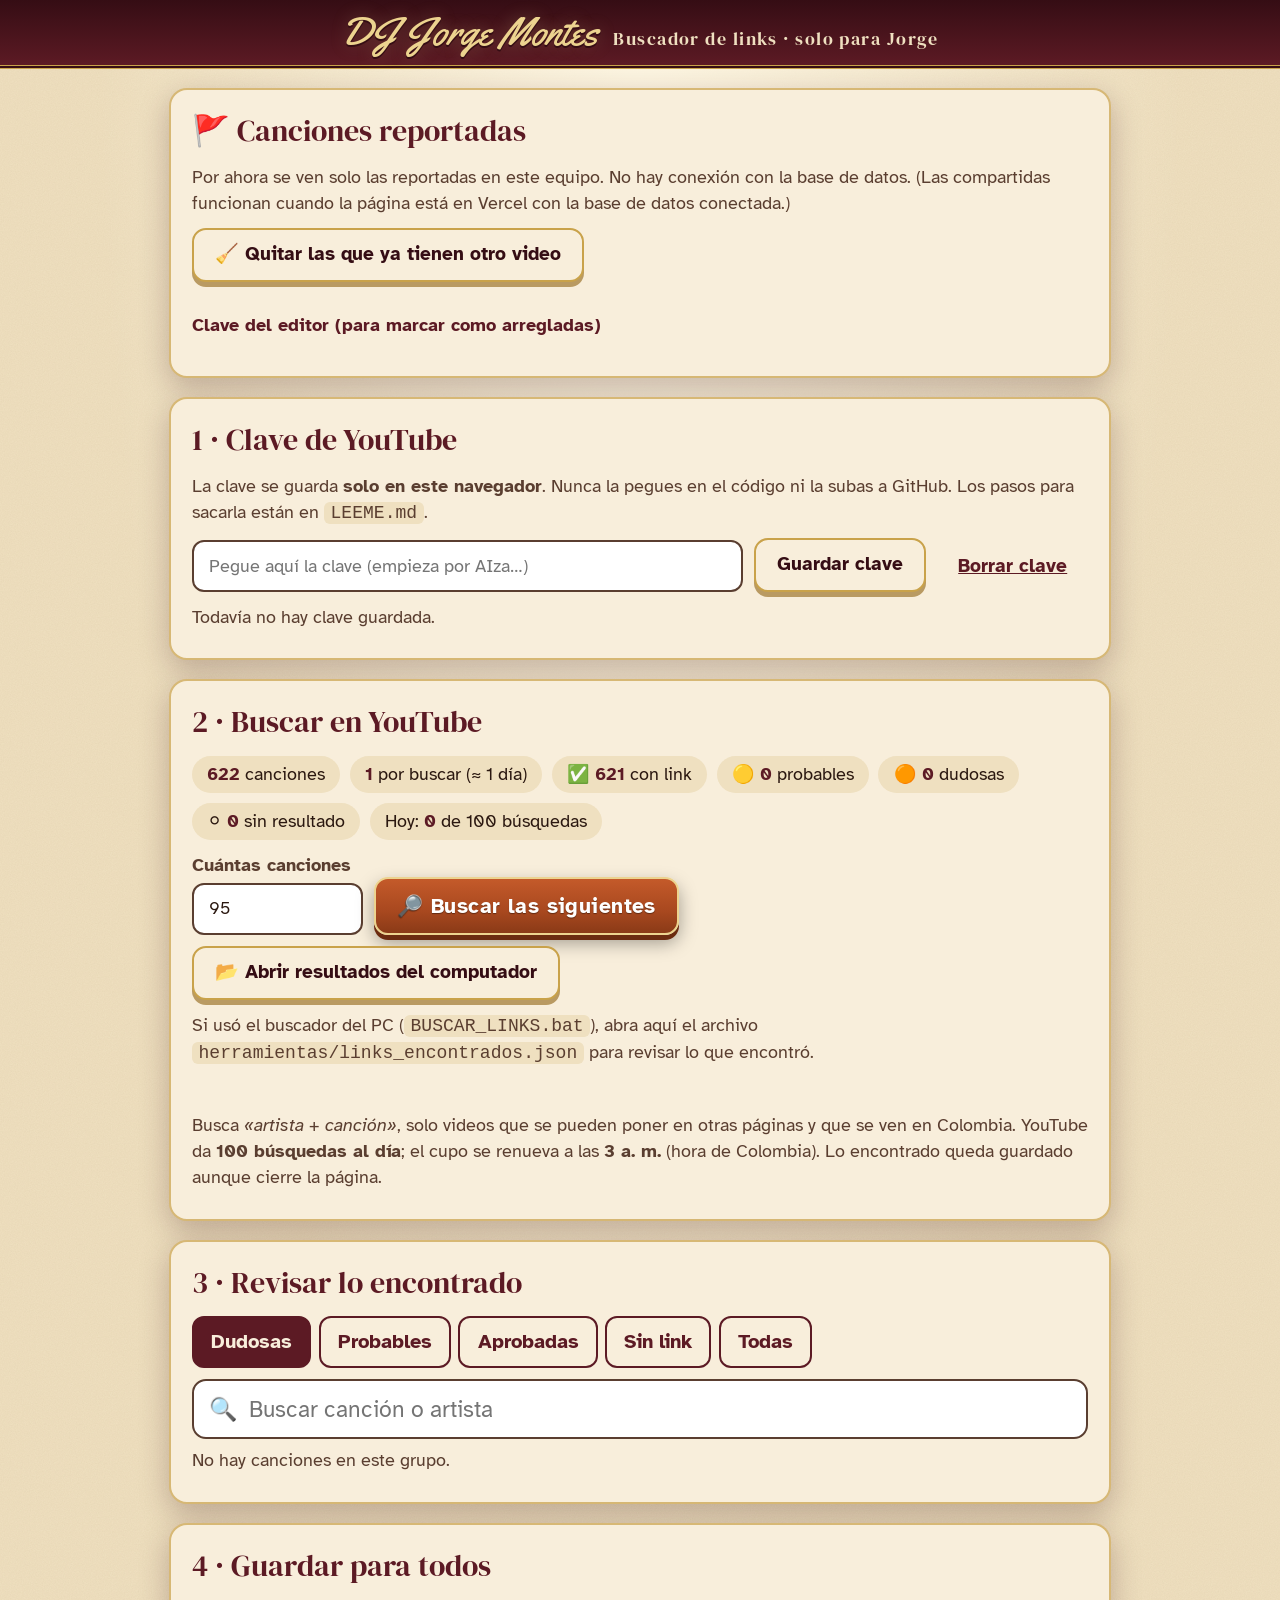
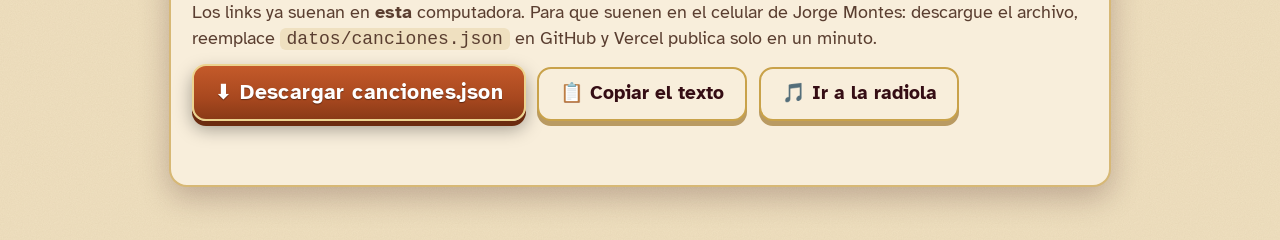
==== commit 69bddd72: "Canciones cambio" ====
--- a/editor/links.html
+++ b/editor/links.html
@@ -25,6 +25,9 @@
     <section class="tarjeta" aria-labelledby="t-marcas">
       <h2 id="t-marcas" class="titulo-seccion">🚩 Canciones reportadas</h2>
       <p id="marcas-estado" class="ayuda"></p>
+      <div class="fila">
+        <button id="btn-limpiar-marcas" class="boton boton--crema" type="button">🧹 Quitar las que ya tienen otro video</button>
+      </div>
       <ol id="marcas" class="revision"></ol>
       <details class="ayuda">
         <summary>Clave del editor (para marcar como arregladas)</summary>
